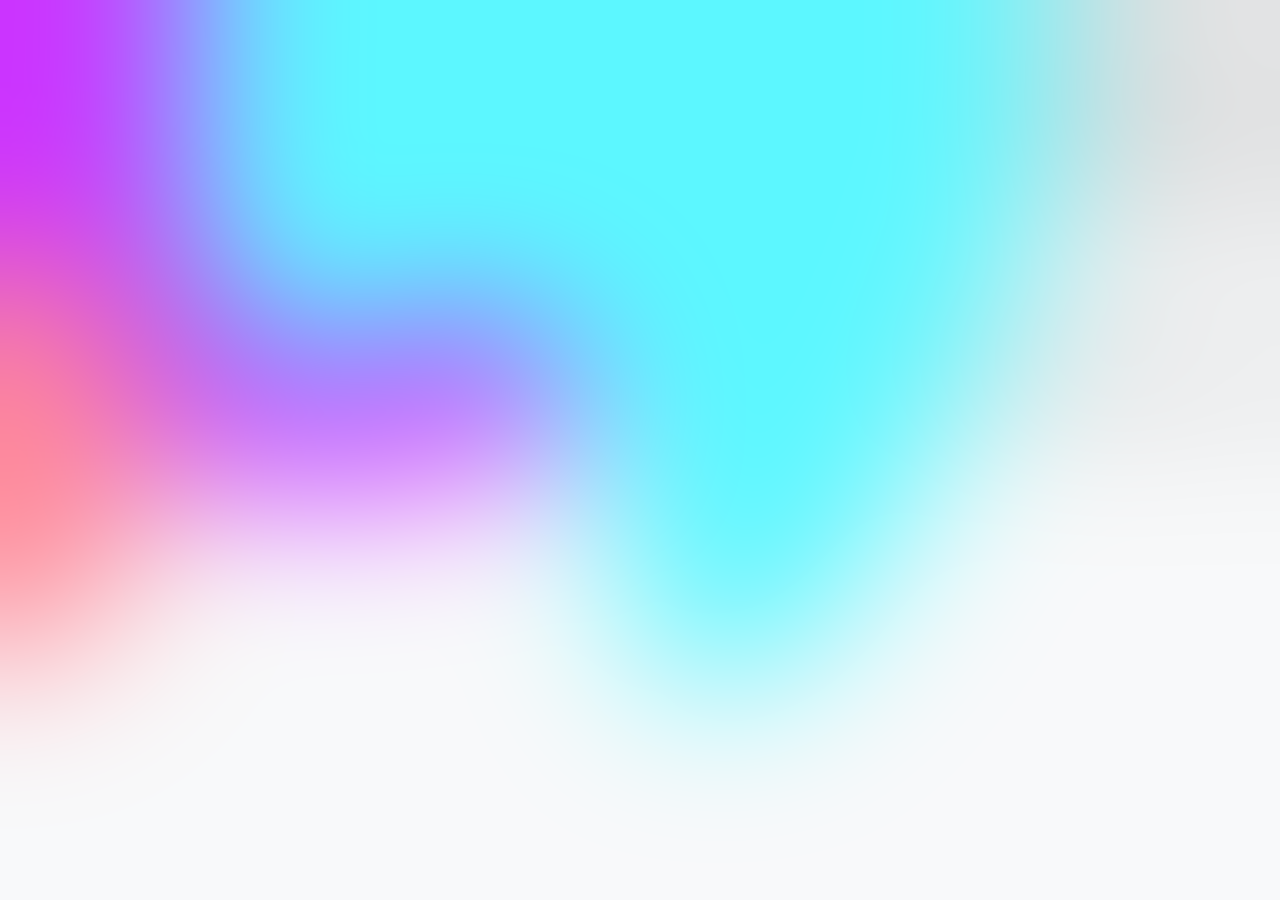
==== join.html @ cc104359 "initial commit" ====
<html>

<head>
    <link rel="stylesheet" href="./main.css" />
    <link rel="preconnect" href="https://fonts.googleapis.com">
    <link rel="preconnect" href="https://fonts.gstatic.com" crossorigin>
    <link href="https://fonts.googleapis.com/css2?family=Abel&family=Open+Sans:wght@400;700&display=swap"
        rel="stylesheet">
</head>

<body>
    <div class="bg-wrapper">
        <div class="join">
            <h3>Founding Engineer</h3>
            <div>
                Wally is a crypto infrastructure company that is helping to onboard the next billion users onto crypto
                products. We are working on a unique approach to securing wallets to ensure that people don’t have to store
                private keys, and log into crypto products with just a username and password. People should never have to
                worry about losing a private key that protects a significant portion of their net worth or signing
                individual blockchain transactions. We have already have companies that want to beta test our product.
            </div>
            <div>
                We are looking for a founding engineer to take over the custodial wallet API, build out the related backend
                services, recruit and lead more team members, and contribute in countless other ways to help build the
                business.
            </div>
            <div>
                <h6>About Wally</h6>
                Wally makes it easy to integrate custodial wallets into an application without needing in-house blockchain
                and security expertise. We make it simple for companies to provide the ease-of-use that users are accustomed
                to from top consumer crypto apps like Dapper, Sorare, and Coinbase without the onerous technical effort and
                regulatory efforts that those companies had to go through.
            </div>
            <div>
                Wally has raised $1.5M from a series of top-notch early stage funds and angel investors, led by Afore.vc,
                Engineering Capital (Ashmeet Sidana), and a top angels including Justin Kan, Matt Knox (Reddit), Sriram
                Krishnan, Garrett Lord (Handshake), Hareesh Nagaraj (Audius), Shiva Rajaraman (Head of Product, OpenSea),
                Lydia Hylton (Crypto at Redpoint Ventures), Dan Porter (Overtime), and Meera Clark (Obvious Ventures).
            </div>
            <div>
                We’re based in NYC and looking to hire in NYC. We believe that in-person collaboration is strategically
                important for a company at our stage — both for velocity and company culture.
            </div>
            <div>
                <h6>Experience</h6>
                <ul>
                    <li>4+ years of experience building and architecting backend APIs</li>
                    <li>Experience working with relational databases, especially Postgres</li>
                    <li>Experience working with Go or Python</li>
                </ul>
            </div>
            <div>
                <h6>Bonus points</h6>
                <ul>
                    <li>Entrepreneurial mindset (we encourage all employees to be future founders and this can be a great
                        stepping
                        stone towards that)</li>
                    <li>Previous experience building crypto or fintech infrastructure related to storing sensitive data and
                        transacting with money</li>
                    <li>Previous experience at a high-growth, fast-paced startup</li>
                </ul>
            </div>
            <div>
                <h6>About the team</h6>
                Mayank Jain is a former engineer and product manager at Reddit where he worked on the Growth team and
                impacted nearly every facet of the business, including user growth, subreddit growth, revenue and safety.
                Before that he was also the first employee and founding engineer at Viome, where he wrote the initial
                technical foundations of the consumer facing product, and helped define, manage, and execute the launch of
                the first version of the service including both digital and physical experiences, so he knows exactly what
                it’s like to come into an early stage startup with a lot of the specifics undefined while building the
                foundations of a multi-hundred million dollar business.
            </div>
            <div>
                <h6>Want to find out more?</h6>
                Email me at mayank@wallylabs.xyz
            </div>
        </div>
        <svg class="bg-gradient" fill="none" xmlns="http://www.w3.org/2000/svg" viewBox="0 0 1548 1569">
            <!--   purple   -->
            <path
                d="M.801 666.57c0 367.94 308.999 666.21 690.167 666.21 381.172 0 690.172-298.27 690.172-666.21 0-367.935-309-666.205-690.172-666.205C309.8.365.801 298.635.801 666.57Z"
                fill="#C3F" />
            <!--   red   -->
            <path
                d="M.553 1292.6c0 141.83 114.135 256.81 254.928 256.81s254.928-114.98 254.928-256.81c0-141.84-114.135-256.82-254.928-256.82S.553 1150.76.553 1292.6Z"
                fill="#FF8997" />

            <!--   blue   -->
            <path
                d="M543.484 874.805c0 155.155-.26 210.255 101.247 306.775 89.096 84.72 306.441-271.342 400.939 220.73 94.5 492.06 502.18-236.17 502.18-527.505 0-291.33-224.83-527.5-502.18-527.5s-502.186 236.17-502.186 527.5Z"
                fill="#5CF7FF" />
        </svg>
    </div>
</body>

</html>
---- main.css ----
@font-face {
    font-family: "UntitledSansWeb";
    src: url('https://d3nzzq2dyno8f6.cloudfront.net/UntitledSansWeb-Regular.woff2') format('woff2'),
         url('https://d3nzzq2dyno8f6.cloudfront.net/UntitledSansWeb-Regular.woff') format('woff');
    font-weight: 400;
    font-style: normal;
  }
  
  @font-face{
    font-family:'Heldane Display';
    font-weight:400;
    src: url(https://d84m7xss6emf0.cloudfront.net/assets/web/N2MwNTgyNjUxYTk3/27b4dbdd3abbf233a89d3abe82c04beb.woff2) format("woff2"),url(https://d84m7xss6emf0.cloudfront.net/assets/web/N2MwNTgyNjUxYTk3/55ec6d4b40afa54c0472d8265b5312f6.woff) format("woff")
  }
  
  
  * {
    margin: 0;
    padding: 0;
    
    box-sizing: border-box;
  }
  
  .content {
      z-index: 3;
  }

  html {
    min-height: 100%;
    height: 100%;
    
    background: #F8F9FA;
     
    font-size: 16px;
    line-height: 1;
    font-family: "UntitledSansWeb", -apple-system, BlinkMacSystemFont, “Segoe UI”, Roboto, Oxygen, Ubuntu, Cantarell, “Fira Sans”, “Droid Sans”, “Helvetica Neue”, sans-serif;
    letter-spacing: -0.01em;
    -webkit-font-smoothing: antialiased;
    -moz-osx-font-smoothing: grayscale;
    
    color: #000;
    
    overflow: hidden;
  }
  
  body {
    position: relative;
    width: 100%;
    height: 100%;
    min-height: 100vh;
    
    overflow: hidden;
  }
  
  h1, h2, h3 {
    font-family: 'Heldane Display', serif; 
  }
  
   .title {
      font-size: 5rem; 
      line-height: 0.75;
      margin-bottom: 0.25em;
     
  /*     max-width: 12ch; */
      color: #000;
    }
  
    .subtitle {
      font-size: 16px; 
      line-height: 1.333;
      
      max-width: 40rem;
      margin-bottom: 1em;
      position: absolute;
      bottom: 0px;
      color: black;
      text-decoration: none;
    }
  
  main {
    display: grid;
    align-content: center;
    
    gap: 1rem;
    
    width: 100%;
    max-width: 48rem;
    height: 100%;
    
    margin: 0 auto;
    padding: 0 1.5rem;
    
    position: relative;
    place-items: center;
    text-align: center;
    
    z-index: 2;
  }
  
  .bg-wrapper {
    position: absolute;
    left: 0;
    top: 0;
    width: 100%;
    height: 100%;
  }
  
  .bg-wrapper:after {
     content: "";
    position: absolute;
    top: 0;
    left: 0;
    width: 100%;
    height: 100%;
    backdrop-filter: blur(80px);
    pointer-events: none; 
    
    z-index: 1;
  }
  
  .bg-gradient {
    display: block;
    width: 100vw;
    min-width: 550px;
    max-width:  1600px;
    height: 100vh;
    object-fit: contain;
    
    overflow: visible;
    
    position: absolute;
    left: -20%;
    top: -48%;
    
    opacity: 1;
  
    transform:  scale(1.5,1.5) ;
    transform-origin: center center;
  /*   filter: blur(60px); */
    
    
    backface-visibility: hidden;
    perspective: 1000;
    
  
    pointer-events: none;
      
    z-index: 1;
    
  }
  
  /* .bg-gradient::after {
    content: "";
    position: absolute;
    top: 0;
    left: 0;
    width: 100%;
    height: 100%;
    backdrop-filter: blur(60px);
    pointer-events: none; 
    
    opacity: 0.9;
  } */
  
  @keyframes bg-animate {
    from {
      transform: translate(-3%, -100px) scale(0.9);
    }
    
    to {
      transform:  translate(0, 0) scale(1);
    }
  }
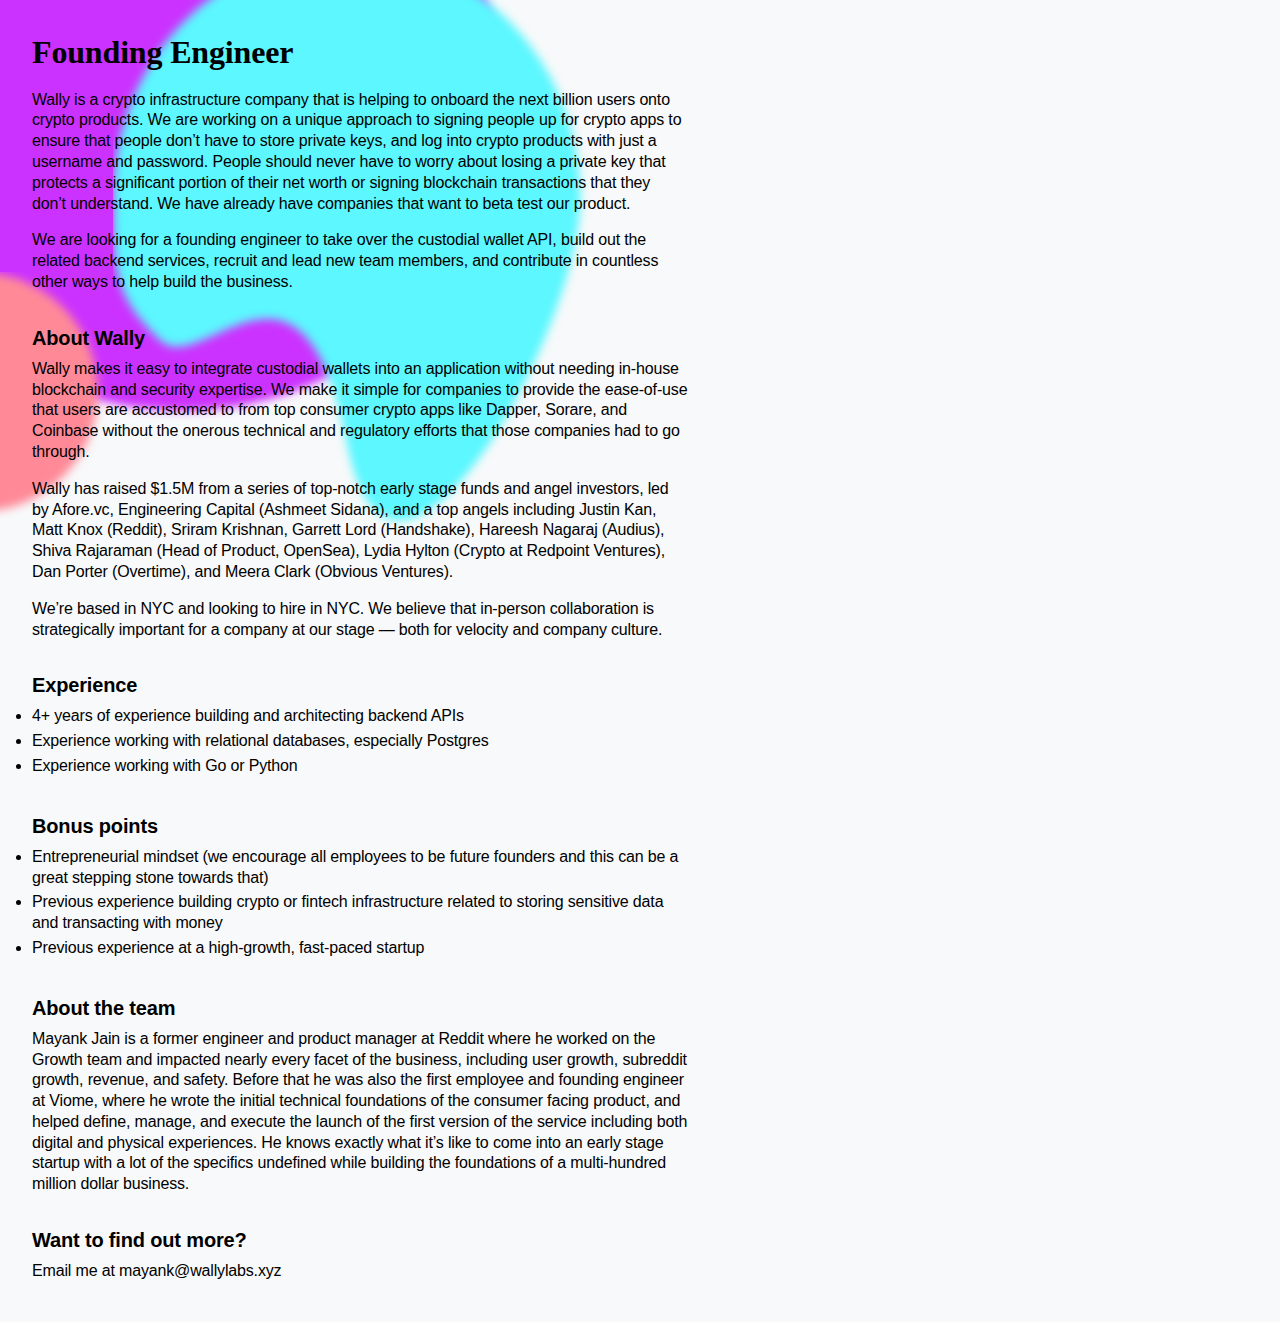
==== commit d2537b42: "Add better careers page" ====
--- a/join.html
+++ b/join.html
@@ -6,35 +6,44 @@
     <link rel="preconnect" href="https://fonts.gstatic.com" crossorigin>
     <link href="https://fonts.googleapis.com/css2?family=Abel&family=Open+Sans:wght@400;700&display=swap"
         rel="stylesheet">
+    <meta name="viewport" content="width=device-width, initial-scale=1.0">
 </head>
 
 <body>
-    <div class="bg-wrapper">
+    <div class="join-container">
         <div class="join">
             <h3>Founding Engineer</h3>
             <div>
                 Wally is a crypto infrastructure company that is helping to onboard the next billion users onto crypto
-                products. We are working on a unique approach to securing wallets to ensure that people don’t have to store
-                private keys, and log into crypto products with just a username and password. People should never have to
-                worry about losing a private key that protects a significant portion of their net worth or signing
-                individual blockchain transactions. We have already have companies that want to beta test our product.
+                products. We are working on a unique approach to signing people up for crypto apps to ensure that people
+                don’t have to store private keys, and log into crypto products with just a username and password. People
+                should never have to worry about losing a private key that protects a significant portion of their net
+                worth
+                or signing blockchain transactions that they don’t understand. We have already have companies that want
+                to
+                beta test our product.
             </div>
             <div>
-                We are looking for a founding engineer to take over the custodial wallet API, build out the related backend
-                services, recruit and lead more team members, and contribute in countless other ways to help build the
+                We are looking for a founding engineer to take over the custodial wallet API, build out the related
+                backend
+                services, recruit and lead new team members, and contribute in countless other ways to help build the
                 business.
             </div>
             <div>
                 <h6>About Wally</h6>
-                Wally makes it easy to integrate custodial wallets into an application without needing in-house blockchain
-                and security expertise. We make it simple for companies to provide the ease-of-use that users are accustomed
-                to from top consumer crypto apps like Dapper, Sorare, and Coinbase without the onerous technical effort and
+                Wally makes it easy to integrate custodial wallets into an application without needing in-house
+                blockchain
+                and security expertise. We make it simple for companies to provide the ease-of-use that users are
+                accustomed
+                to from top consumer crypto apps like Dapper, Sorare, and Coinbase without the onerous technical and
                 regulatory efforts that those companies had to go through.
             </div>
             <div>
-                Wally has raised $1.5M from a series of top-notch early stage funds and angel investors, led by Afore.vc,
+                Wally has raised $1.5M from a series of top-notch early stage funds and angel investors, led by
+                Afore.vc,
                 Engineering Capital (Ashmeet Sidana), and a top angels including Justin Kan, Matt Knox (Reddit), Sriram
-                Krishnan, Garrett Lord (Handshake), Hareesh Nagaraj (Audius), Shiva Rajaraman (Head of Product, OpenSea),
+                Krishnan, Garrett Lord (Handshake), Hareesh Nagaraj (Audius), Shiva Rajaraman (Head of Product,
+                OpenSea),
                 Lydia Hylton (Crypto at Redpoint Ventures), Dan Porter (Overtime), and Meera Clark (Obvious Ventures).
             </div>
             <div>
@@ -52,10 +61,12 @@
             <div>
                 <h6>Bonus points</h6>
                 <ul>
-                    <li>Entrepreneurial mindset (we encourage all employees to be future founders and this can be a great
+                    <li>Entrepreneurial mindset (we encourage all employees to be future founders and this can be a
+                        great
                         stepping
                         stone towards that)</li>
-                    <li>Previous experience building crypto or fintech infrastructure related to storing sensitive data and
+                    <li>Previous experience building crypto or fintech infrastructure related to storing sensitive data
+                        and
                         transacting with money</li>
                     <li>Previous experience at a high-growth, fast-paced startup</li>
                 </ul>
@@ -63,10 +74,12 @@
             <div>
                 <h6>About the team</h6>
                 Mayank Jain is a former engineer and product manager at Reddit where he worked on the Growth team and
-                impacted nearly every facet of the business, including user growth, subreddit growth, revenue and safety.
+                impacted nearly every facet of the business, including user growth, subreddit growth, revenue, and
+                safety.
                 Before that he was also the first employee and founding engineer at Viome, where he wrote the initial
-                technical foundations of the consumer facing product, and helped define, manage, and execute the launch of
-                the first version of the service including both digital and physical experiences, so he knows exactly what
+                technical foundations of the consumer facing product, and helped define, manage, and execute the launch
+                of
+                the first version of the service including both digital and physical experiences. He knows exactly what
                 it’s like to come into an early stage startup with a lot of the specifics undefined while building the
                 foundations of a multi-hundred million dollar business.
             </div>
@@ -75,21 +88,6 @@
                 Email me at mayank@wallylabs.xyz
             </div>
         </div>
-        <svg class="bg-gradient" fill="none" xmlns="http://www.w3.org/2000/svg" viewBox="0 0 1548 1569">
-            <!--   purple   -->
-            <path
-                d="M.801 666.57c0 367.94 308.999 666.21 690.167 666.21 381.172 0 690.172-298.27 690.172-666.21 0-367.935-309-666.205-690.172-666.205C309.8.365.801 298.635.801 666.57Z"
-                fill="#C3F" />
-            <!--   red   -->
-            <path
-                d="M.553 1292.6c0 141.83 114.135 256.81 254.928 256.81s254.928-114.98 254.928-256.81c0-141.84-114.135-256.82-254.928-256.82S.553 1150.76.553 1292.6Z"
-                fill="#FF8997" />
-
-            <!--   blue   -->
-            <path
-                d="M543.484 874.805c0 155.155-.26 210.255 101.247 306.775 89.096 84.72 306.441-271.342 400.939 220.73 94.5 492.06 502.18-236.17 502.18-527.505 0-291.33-224.83-527.5-502.18-527.5s-502.186 236.17-502.186 527.5Z"
-                fill="#5CF7FF" />
-        </svg>
     </div>
 </body>
 
--- a/main.css
+++ b/main.css
@@ -31,18 +31,16 @@
     background: #F8F9FA;
      
     font-size: 16px;
-    line-height: 1;
+    line-height: 1.3;
     font-family: "UntitledSansWeb", -apple-system, BlinkMacSystemFont, “Segoe UI”, Roboto, Oxygen, Ubuntu, Cantarell, “Fira Sans”, “Droid Sans”, “Helvetica Neue”, sans-serif;
     letter-spacing: -0.01em;
     -webkit-font-smoothing: antialiased;
     -moz-osx-font-smoothing: grayscale;
     
     color: #000;
-    
-    overflow: hidden;
-  }
-  
-  body {
+  }
+  
+  .body {
     position: relative;
     width: 100%;
     height: 100%;
@@ -53,6 +51,17 @@
   
   h1, h2, h3 {
     font-family: 'Heldane Display', serif; 
+  }
+
+  h3 {
+    font-size: 32px;
+    margin-bottom: 8px;
+  }
+
+  h6 {
+    font-size: 20px;
+    margin-top: 16px;
+    margin-bottom: 8px;
   }
   
    .title {
@@ -71,7 +80,7 @@
       max-width: 40rem;
       margin-bottom: 1em;
       position: absolute;
-      bottom: 0px;
+      bottom: 16px;
       color: black;
       text-decoration: none;
     }
@@ -94,6 +103,12 @@
     text-align: center;
     
     z-index: 2;
+  }
+
+  @media (pointer: coarse) {
+    .subtitle {
+        bottom: 60px;
+    }
   }
   
   .bg-wrapper {
@@ -135,6 +150,7 @@
   
     transform:  scale(1.5,1.5) ;
     transform-origin: center center;
+    z-index: 1;
   /*   filter: blur(60px); */
     
     
@@ -169,4 +185,31 @@
     to {
       transform:  translate(0, 0) scale(1);
     }
-  }+  }
+
+  .join-container {
+    background-image: url('./bg.svg');
+    background-repeat: no-repeat;
+    max-width: 720px;
+  }
+
+  .join {
+    padding: 32px;
+    z-index: 3;
+    position: relative;
+  }
+
+  .join li {
+    margin-bottom: 4px;
+  }
+
+  .join div {
+    padding: 8px 0;
+  }
+
+  .bg-gradient-join {
+    position: absolute;
+    top: 0;
+    left: 0;
+    max-width: 100%;
+  }
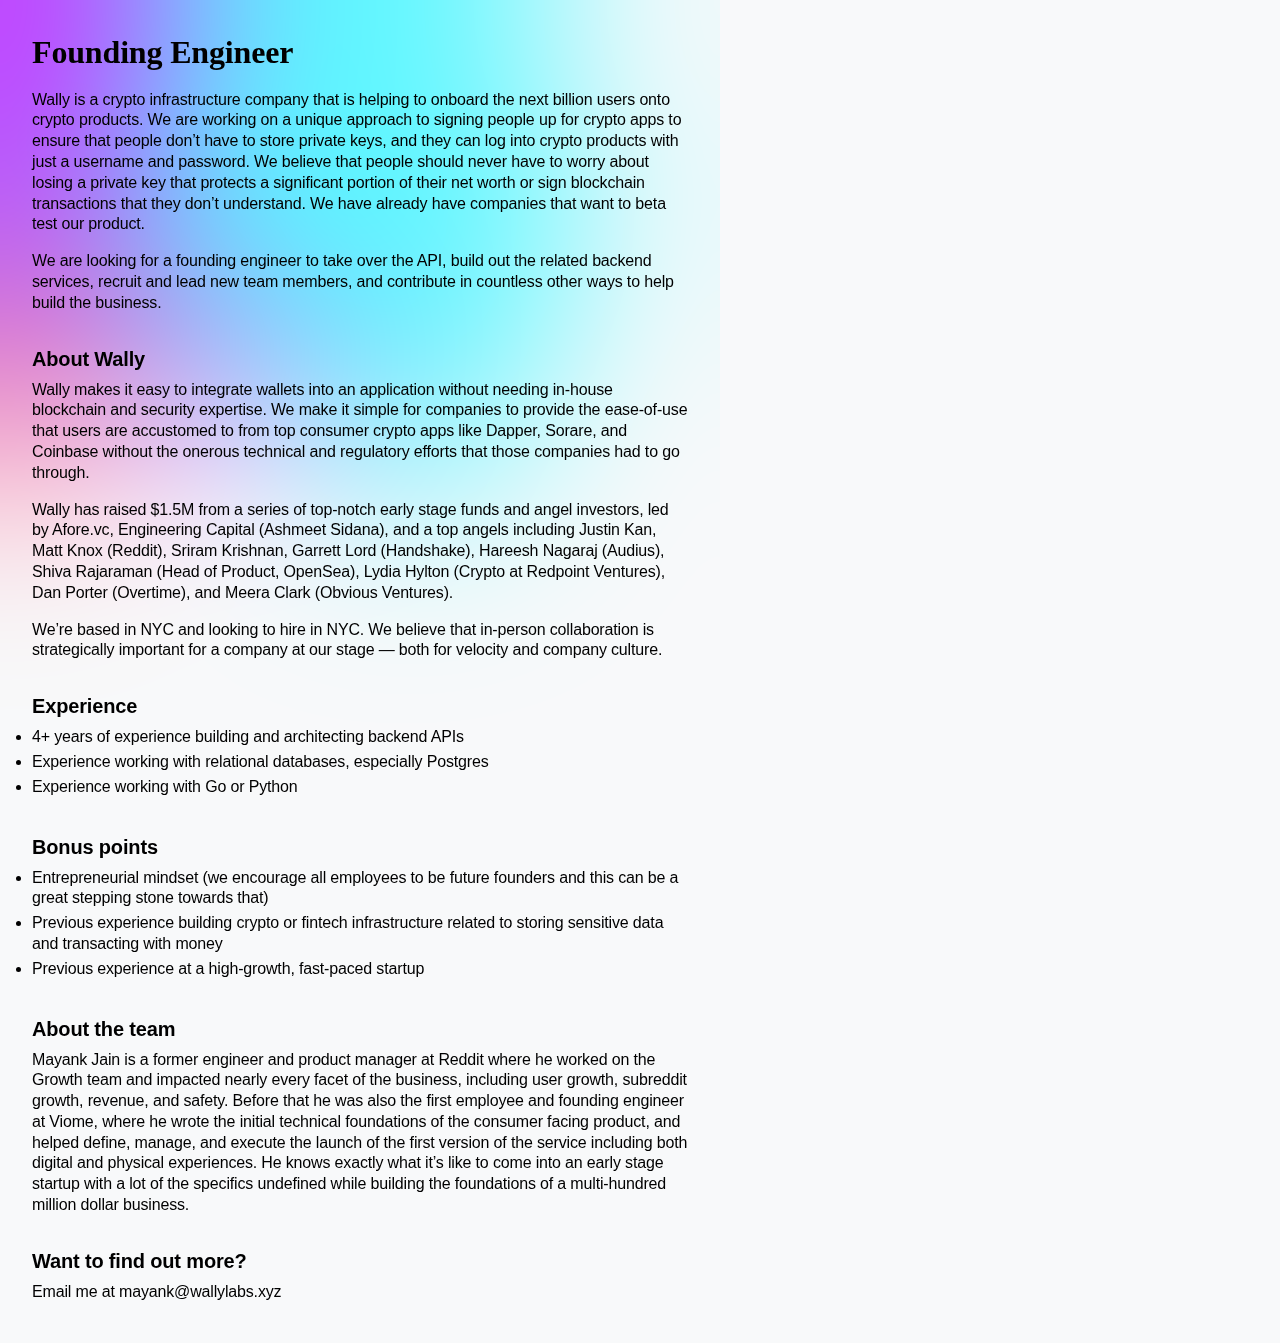
==== commit fae96456: "fix up some of the language" ====
--- a/join.html
+++ b/join.html
@@ -16,27 +16,21 @@
             <div>
                 Wally is a crypto infrastructure company that is helping to onboard the next billion users onto crypto
                 products. We are working on a unique approach to signing people up for crypto apps to ensure that people
-                don’t have to store private keys, and log into crypto products with just a username and password. People
-                should never have to worry about losing a private key that protects a significant portion of their net
-                worth
-                or signing blockchain transactions that they don’t understand. We have already have companies that want
-                to
-                beta test our product.
+                don’t have to store private keys, and they can log into crypto products with just a username and password.
+                We believe that people should never have to worry about losing a private key that protects a significant
+                portion of their net worth or sign blockchain transactions that they don’t understand. We have already
+                have companies that want to beta test our product.
             </div>
             <div>
-                We are looking for a founding engineer to take over the custodial wallet API, build out the related
-                backend
-                services, recruit and lead new team members, and contribute in countless other ways to help build the
-                business.
+                We are looking for a founding engineer to take over the API, build out the related backend services,
+                recruit and lead new team members, and contribute in countless other ways to help build the business.
             </div>
             <div>
                 <h6>About Wally</h6>
-                Wally makes it easy to integrate custodial wallets into an application without needing in-house
-                blockchain
+                Wally makes it easy to integrate wallets into an application without needing in-house blockchain
                 and security expertise. We make it simple for companies to provide the ease-of-use that users are
-                accustomed
-                to from top consumer crypto apps like Dapper, Sorare, and Coinbase without the onerous technical and
-                regulatory efforts that those companies had to go through.
+                accustomed to from top consumer crypto apps like Dapper, Sorare, and Coinbase without the onerous
+                technical and regulatory efforts that those companies had to go through.
             </div>
             <div>
                 Wally has raised $1.5M from a series of top-notch early stage funds and angel investors, led by
--- a/main.css
+++ b/main.css
@@ -194,6 +194,7 @@
   }
 
   .join {
+    backdrop-filter: blur(100px);
     padding: 32px;
     z-index: 3;
     position: relative;
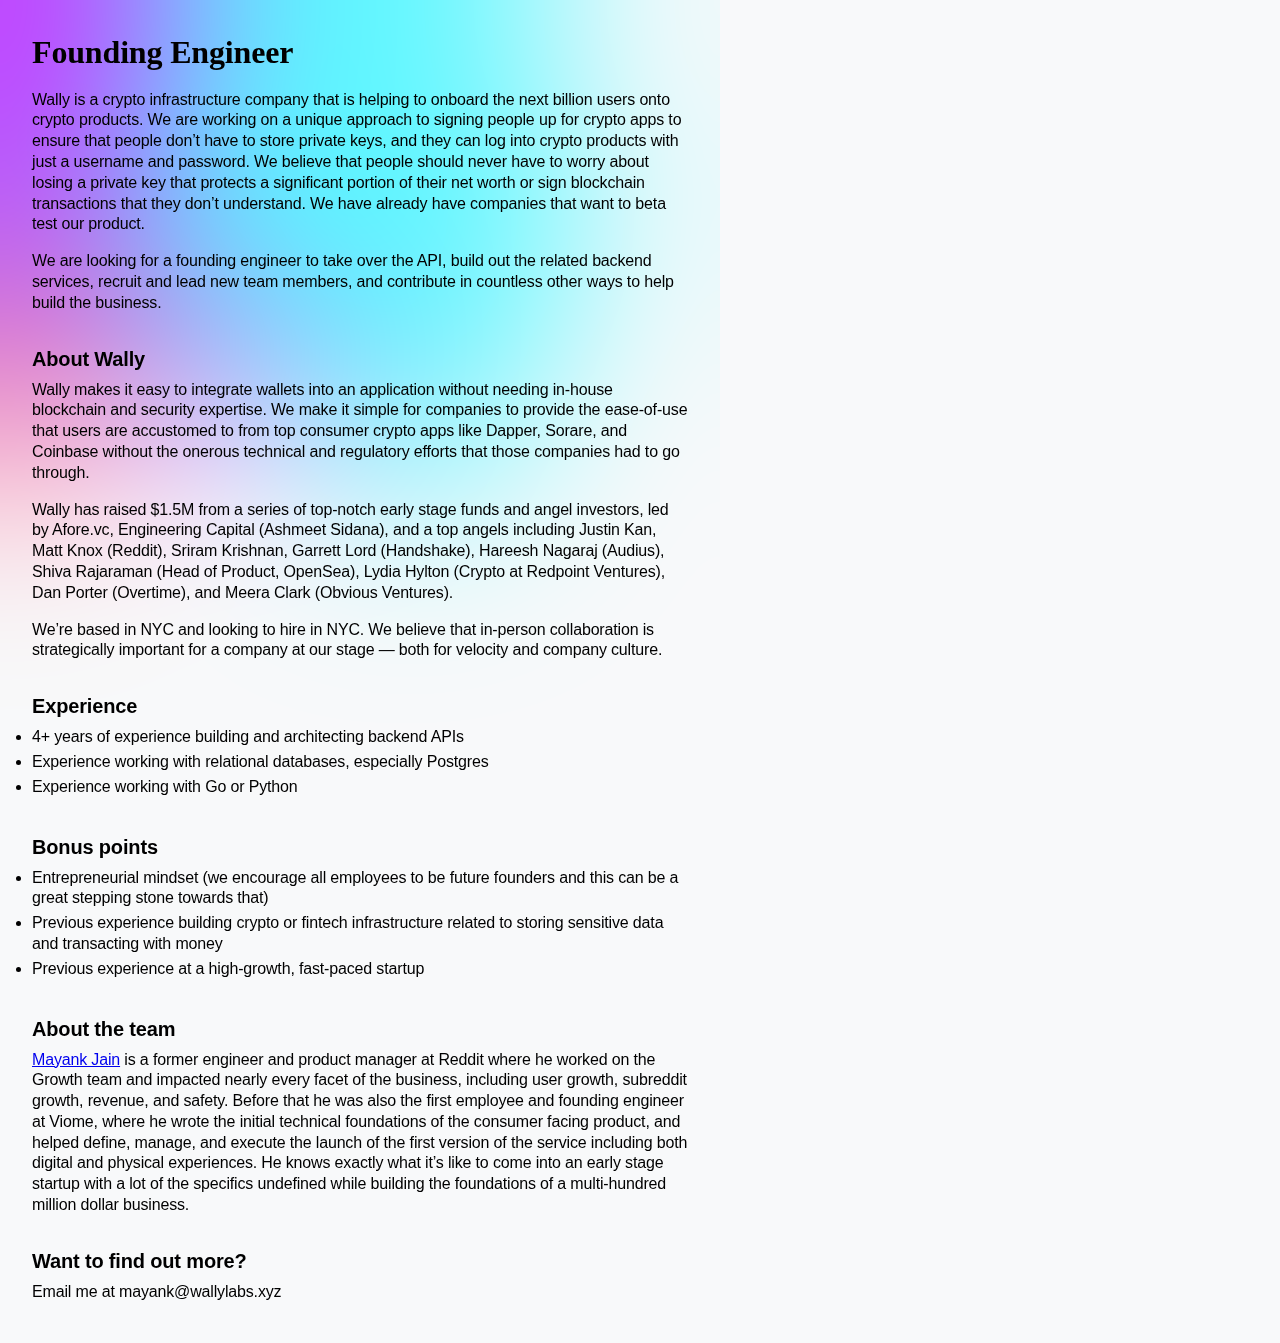
==== commit 5c531cf2: "add link to linkedin" ====
--- a/join.html
+++ b/join.html
@@ -16,7 +16,8 @@
             <div>
                 Wally is a crypto infrastructure company that is helping to onboard the next billion users onto crypto
                 products. We are working on a unique approach to signing people up for crypto apps to ensure that people
-                don’t have to store private keys, and they can log into crypto products with just a username and password.
+                don’t have to store private keys, and they can log into crypto products with just a username and
+                password.
                 We believe that people should never have to worry about losing a private key that protects a significant
                 portion of their net worth or sign blockchain transactions that they don’t understand. We have already
                 have companies that want to beta test our product.
@@ -67,9 +68,9 @@
             </div>
             <div>
                 <h6>About the team</h6>
-                Mayank Jain is a former engineer and product manager at Reddit where he worked on the Growth team and
-                impacted nearly every facet of the business, including user growth, subreddit growth, revenue, and
-                safety.
+                <a href="https://www.linkedin.com/in/mjmayank/">Mayank Jain</a> is a former engineer and product manager
+                at Reddit where he worked on the Growth team and impacted nearly every facet of the business, including
+                user growth, subreddit growth, revenue, and safety.
                 Before that he was also the first employee and founding engineer at Viome, where he wrote the initial
                 technical foundations of the consumer facing product, and helped define, manage, and execute the launch
                 of
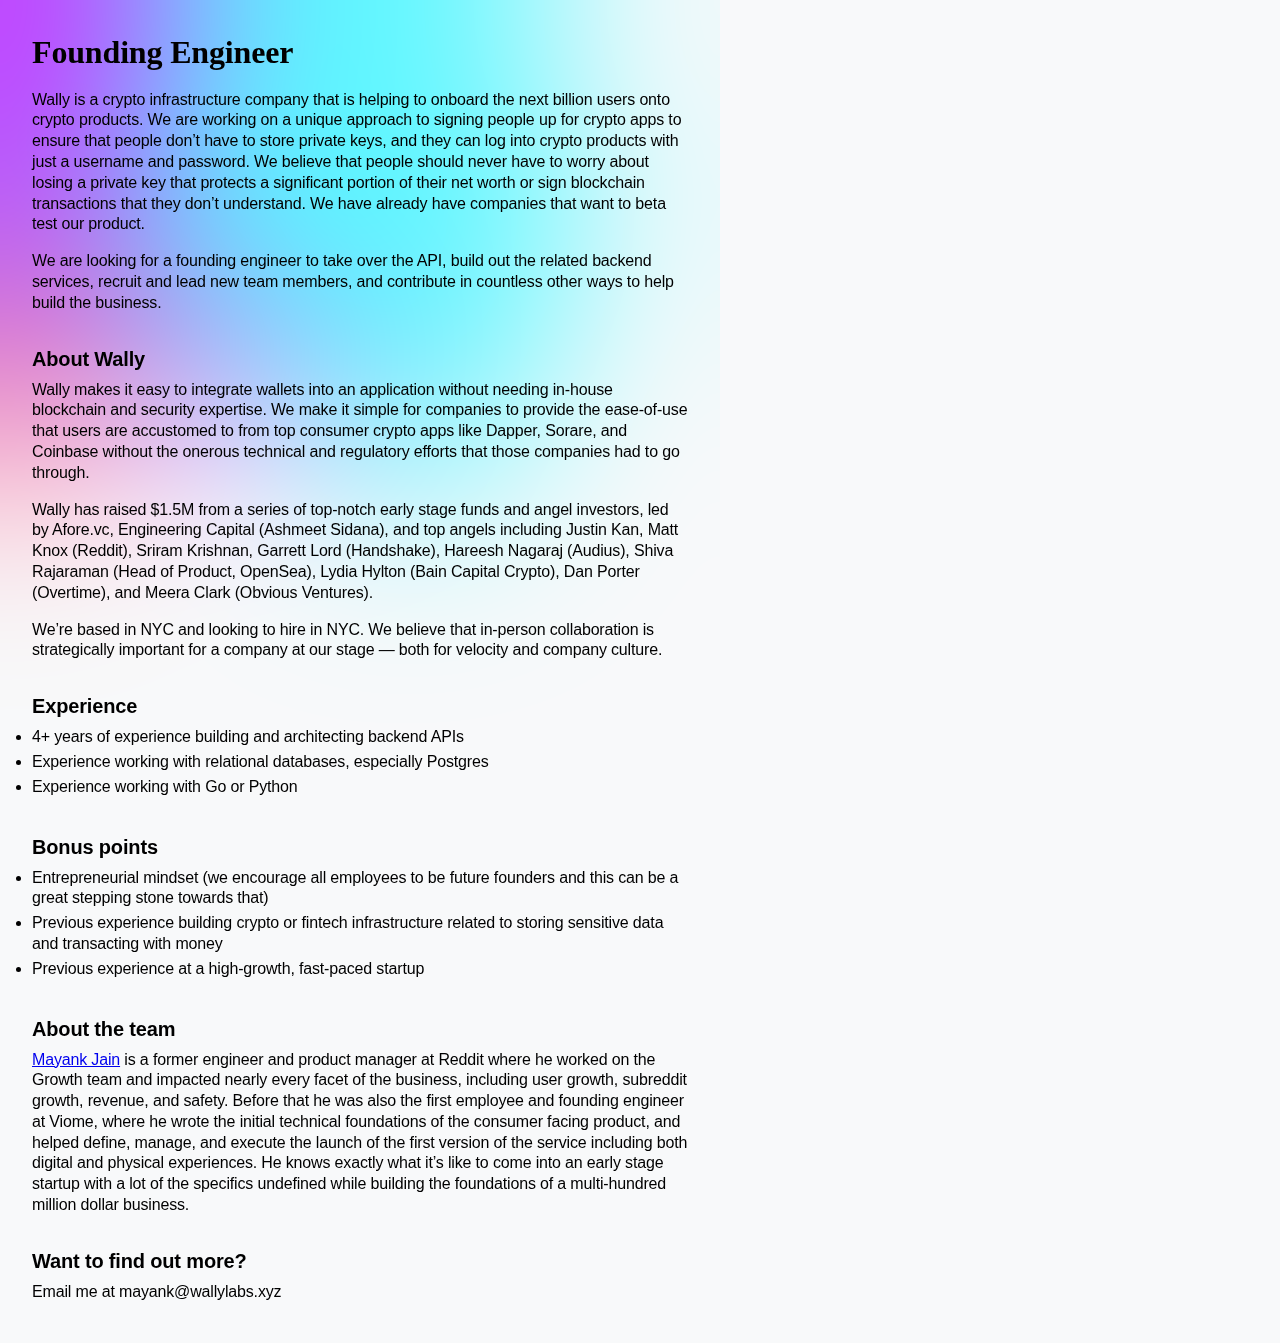
==== commit e82e620f: "fix typo in join page" ====
--- a/join.html
+++ b/join.html
@@ -7,6 +7,12 @@
     <link href="https://fonts.googleapis.com/css2?family=Abel&family=Open+Sans:wght@400;700&display=swap"
         rel="stylesheet">
     <meta name="viewport" content="width=device-width, initial-scale=1.0">
+    <title>Join Wally Labs</title>
+    <meta property="og:title" content="Join Wally Labs" />
+    <meta property="og:description" content="Wally is a crypto infrastructure company that is helping to onboard the next billion users onto crypto
+    products." />
+    <meta property="og:image"
+        content="./social.png" />
 </head>
 
 <body>
@@ -36,10 +42,10 @@
             <div>
                 Wally has raised $1.5M from a series of top-notch early stage funds and angel investors, led by
                 Afore.vc,
-                Engineering Capital (Ashmeet Sidana), and a top angels including Justin Kan, Matt Knox (Reddit), Sriram
+                Engineering Capital (Ashmeet Sidana), and top angels including Justin Kan, Matt Knox (Reddit), Sriram
                 Krishnan, Garrett Lord (Handshake), Hareesh Nagaraj (Audius), Shiva Rajaraman (Head of Product,
                 OpenSea),
-                Lydia Hylton (Crypto at Redpoint Ventures), Dan Porter (Overtime), and Meera Clark (Obvious Ventures).
+                Lydia Hylton (Bain Capital Crypto), Dan Porter (Overtime), and Meera Clark (Obvious Ventures).
             </div>
             <div>
                 We’re based in NYC and looking to hire in NYC. We believe that in-person collaboration is strategically
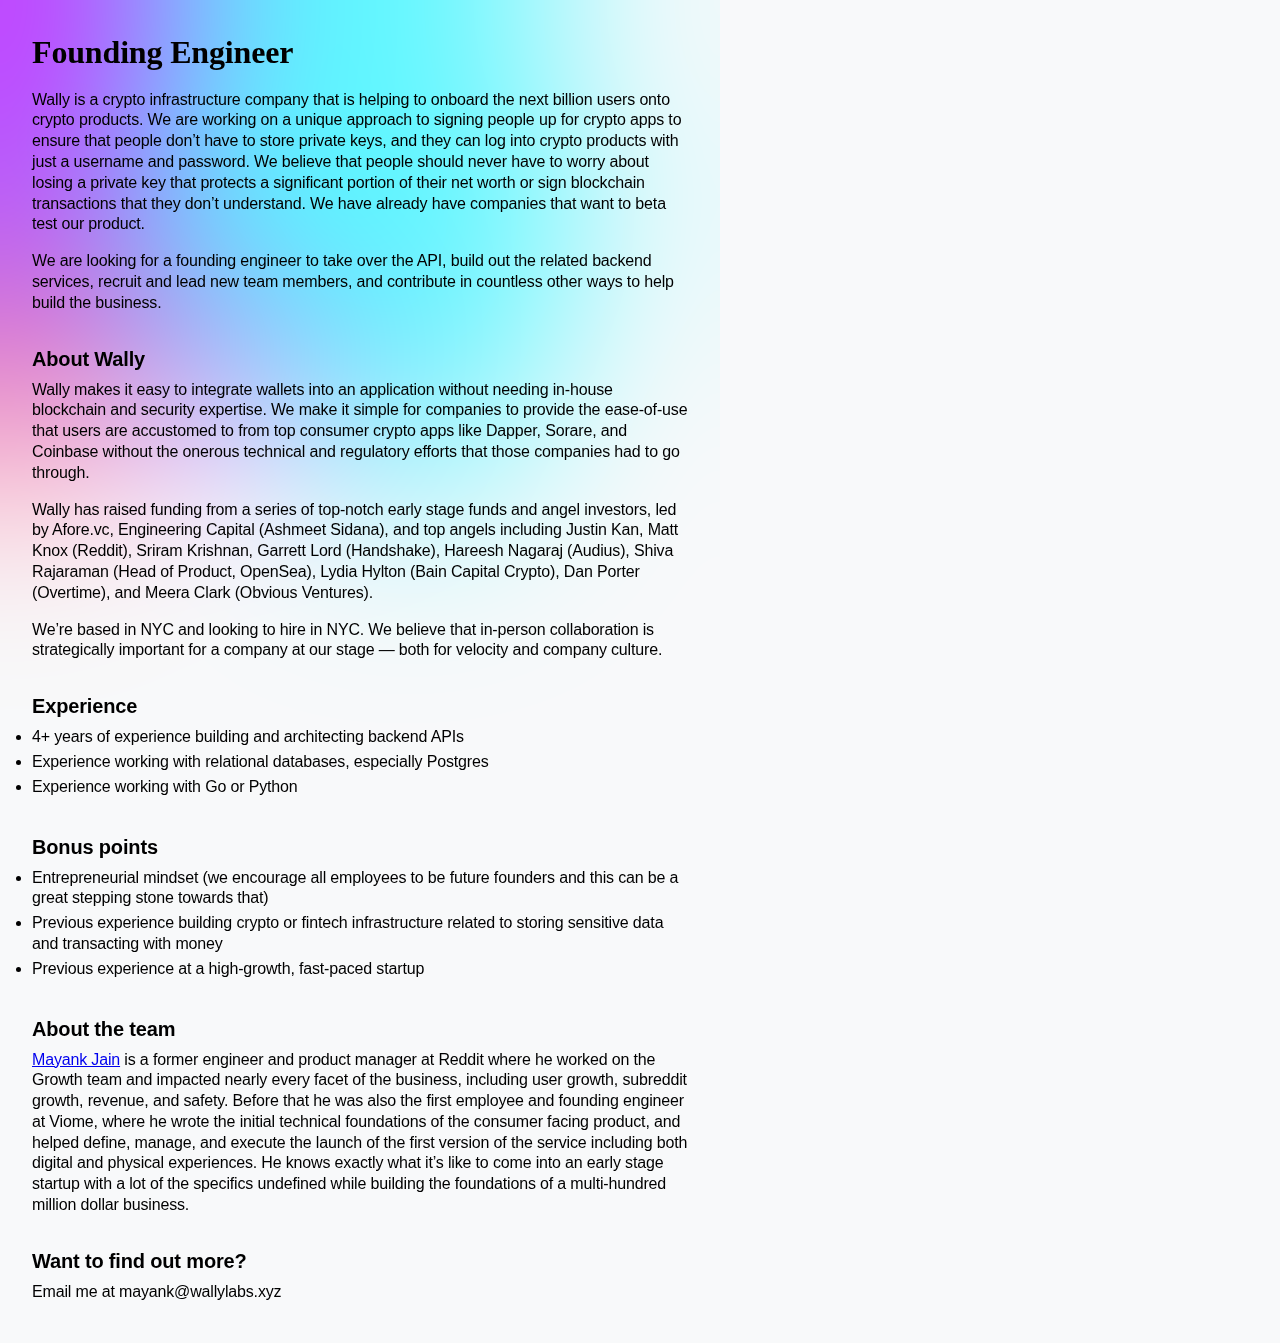
==== commit e78c417b: "update careers page" ====
--- a/join.html
+++ b/join.html
@@ -40,7 +40,7 @@
                 technical and regulatory efforts that those companies had to go through.
             </div>
             <div>
-                Wally has raised $1.5M from a series of top-notch early stage funds and angel investors, led by
+                Wally has raised funding from a series of top-notch early stage funds and angel investors, led by
                 Afore.vc,
                 Engineering Capital (Ashmeet Sidana), and top angels including Justin Kan, Matt Knox (Reddit), Sriram
                 Krishnan, Garrett Lord (Handshake), Hareesh Nagaraj (Audius), Shiva Rajaraman (Head of Product,
